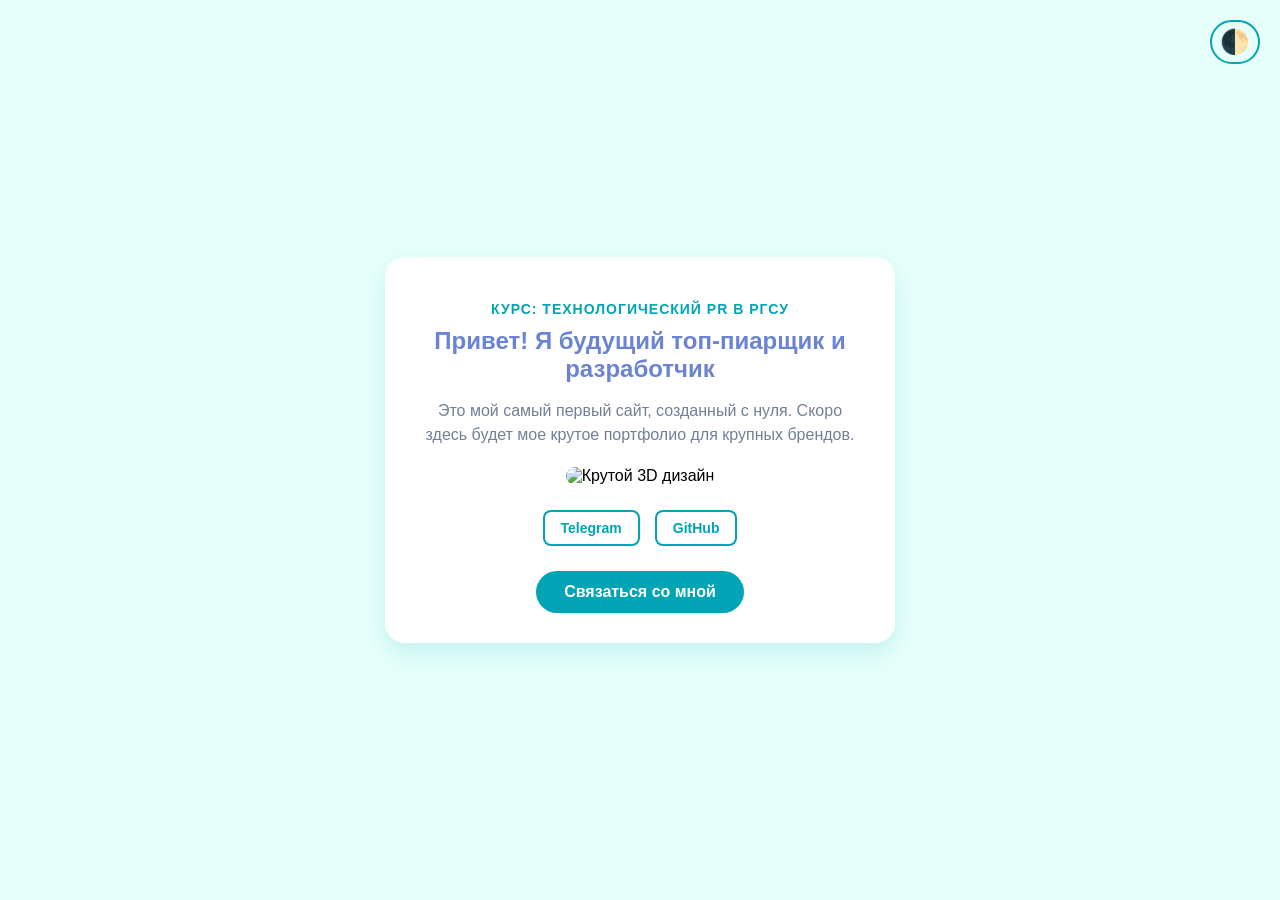
==== index.html @ e121f338 "Add files via upload" ====
<!DOCTYPE html>
<html lang="ru">
<head>
    <meta charset="UTF-8">
    <meta name="viewport" content="width=device-width, initial-scale=1.0">
    <title>Мой первый спец проект</title>
    <link rel="stylesheet" href="style.css">
</head>
<body>
       <button class="theme-toggle-btn" id="themeBtn">🌓</button>
    <main>
        <p class="subtitle">Курс: Технологический PR в РГСУ</p>
        <h1>Привет! Я будущий топ-пиарщик и разработчик</h1>
        <p class="description">Это мой самый первый сайт, созданный с нуля. Скоро здесь будет мое крутое портфолио для крупных брендов.</p>
        
        <img src="https://i.pinimg.com/736x/6a/4d/f0/6a4df0ef6f36d203858a68693cbe34ef.jpg" alt="Крутой 3D дизайн">
        
        <div class="social-links">
            <a href="https://t.me/+SBsi3uKydzBkZmMy" target="_blank">Telegram</a>
            <a href="https://github.com/suju8172" target="_blank">GitHub</a>
        </div>
        
        <button id="mainActionBtn">Связаться со мной</button>
    </main>

    <script src="script.js"></script>
</body>
</html>
---- style.css ----
/* Настройки для всей страницы */
body {
    background-color: #e6fffa; /* Твой любимый нежно-бирюзовый фон */
    font-family: 'Segoe UI', Tahoma, Geneva, Verdana, sans-serif; /* Красивый современный шрифт */
    display: flex;
    justify-content: center;
    align-items: center;
    min-height: 100vh;
    margin: 0;
}

/* Белая карточка по центру, в которой лежит весь контент */
main {
    background-color: white;
    padding: 30px;
    border-radius: 20px; /* Скругление углов карточки */
    box-shadow: 0 10px 25px rgba(0, 164, 180, 0.15); /* Мягкая бирюзовая тень */
    max-width: 450px;
    text-align: center;
}

/* Стили для надписи курса */
.subtitle {
    color: #00a4b4; /* Насыщенный бирюзовый */
    font-size: 14px;
    font-weight: bold;
    text-transform: uppercase; /* Все буквы заглавные */
    letter-spacing: 1px; /* Расстояние между буквами */
    margin-bottom: 10px;
}

/* Главный заголовок */
h1 {
    color: #2d3748; /* Темно-серый, почти черный */
    font-size: 24px;
    margin-top: 0;
    margin-bottom: 15px;
}

/* Описание */
.description {
    color: #718096; /* Серый цвет для второстепенного текста */
    font-size: 16px;
    line-height: 1.5; /* Расстояние между строками */
    margin-bottom: 20px;
}

/* Картинка с дисками */
img {
    max-width: 100%; /* Картинка никогда не вылезет за пределы белой карточки */
    height: auto;
    border-radius: 12px; /* Мягкие углы у картинки */
    margin-bottom: 25px;
}

/* Кнопка */
button {
    background-color: #00a4b4;
    color: white;
    border: none;
    padding: 12px 28px;
    font-size: 16px;
    font-weight: bold;
    border-radius: 50px; /* Полностью круглая кнопка */
    cursor: pointer; /* Курсор меняется на палец при наведении */
    transition: all 0.3s ease; /* Наша плавная анимация! */
}

/* Эффект при наведении мышки на кнопку */
button:hover {
    background-color: #007a87; /* Кнопка плавно темнеет */
    transform: translateY(-2px); /* Кнопка слегка приподнимается вверх */
}
h1 {
    color: rgb(107, 131, 211);
}
/* Стиль кнопки в момент, когда она занята загрузкой */
button.busy {
    background-color: #a0aec0 !important; /* Делаем серой */
    transform: scale(0.95); /* Кнопка слегка сжимается, показывая нажатие */
    pointer-events: none; /* Запрещаем кликать по ней, пока идет таймер */
}
/* 1. Создаем сам круглый элемент спиннера */
.spinner {
    width: 20px;
    height: 20px;
    border: 3px solid rgba(255, 255, 255, 0.3); /* Прозрачная белая рамка со всех сторон */
    border-top-color: white; /* Делаем верхнюю грань чисто белой, чтобы получился "наушник" */
    border-radius: 50%; /* Превращаем квадрат в идеальный круг */
    margin: 0 auto; /* Выравниваем строго по центру кнопки */
    
    /* Включаем анимацию: название "spin", крутить 0.8 секунды, линейно (равномерно), бесконечно (infinite) */
    animation: spin 0.8s linear infinite; 
}

/* 2. Описываем саму покадровую анимацию вращения */
@keyframes spin {
    to {
        transform: rotate(360deg); /* Крутим элемент до победного конца (на 360 градусов) */
    }
}
/* Переключаем фон всей страницы */
body.dark-theme {/* ... твои старые стили ... */
    transition: background-color 0.4s ease, color 0.4s ease;
    background-color: #1a202c;
}

/* Переключаем фон нашей белой карточки */
body.dark-theme main {/* ... твои старые стили ... */
    transition: background-color 0.4s ease, box-shadow 0.4s ease;
    background-color: #2d3748;
    box-shadow: 0 10px 25px rgba(0, 0, 0, 0.5);
}

/* Переключаем цвет главного заголовка */
body.dark-theme h1 {
    color: #ffffff;
}

/* Переключаем цвет описания */
body.dark-theme .description {
    color: #a0aec0;
}/* Контейнер для ссылок */
.social-links {
    display: flex;
    justify-content: center;
    gap: 15px; /* Расстояние между ссылками внутри коробки */
    margin-bottom: 25px; /* Отступ снизу, чтобы не прилипать к главной кнопке */
}

/* Сами ссылки-теги <a> */
.social-links a {
    color: #00a4b4;
    text-decoration: none; /* Убираем уродливое стандартное подчеркивание */
    font-weight: bold;
    font-size: 14px;
    padding: 8px 16px;
    border: 2px solid #00a4b4; /* Бирюзовая рамка вокруг ссылки */
    border-radius: 8px; /* Скругление углов рамки */
    transition: all 0.3s ease; /* Плавность для эффектов */
}

/* Эффект при наведении на ссылку */
.social-links a:hover {
    background-color: #00a4b4; /* Заливаем фон бирюзовым */
    color: white; /* Текст внутри ссылки делаем белым */
}
/* Кнопка смены темы в углу экрана */
.theme-toggle-btn {
    position: absolute;
    top: 20px;
    right: 20px;
    background: transparent; /* Делаем фон кнопки прозрачным */
    border: 2px solid #00a4b4;
    font-size: 24px;
    cursor: pointer;
    padding: 8px;
    border-radius: 50px; /* Делаем кнопку идеально круглой */
    line-height: 1;
    transition: transform 0.3s ease, background-color 0.4s ease;
    z-index: 10; /* Чтобы кнопка всегда была поверх остальных элементов */
}

.theme-toggle-btn:hover {
    transform: scale(1.1); /* Слегка увеличиваем при наведении */
    background-color: rgba(0, 164, 180, 0.1); /* Легкий бирюзовый отсвет */
}

/* На всякий случай проверяем, что у главной кнопки правильный ID */
#mainActionBtn {
    /* Все старые стили твоей большой кнопки автоматически применятся */
}
/* Включаем режим магии для маленьких экранов */
@media (max-width: 480px) {
    body {
        padding: 15px; /* Добавляем зазор вокруг карточки, чтобы она не прилипала к краям экрана */
    }

    main {
        padding: 20px; /* Уменьшаем внутренние отступы белой карточки, освобождая место для текста */
    }

    h1 {
        font-size: 20px; /* Слегка уменьшаем главный заголовок, чтобы он не выглядел гигантским */
    }
}
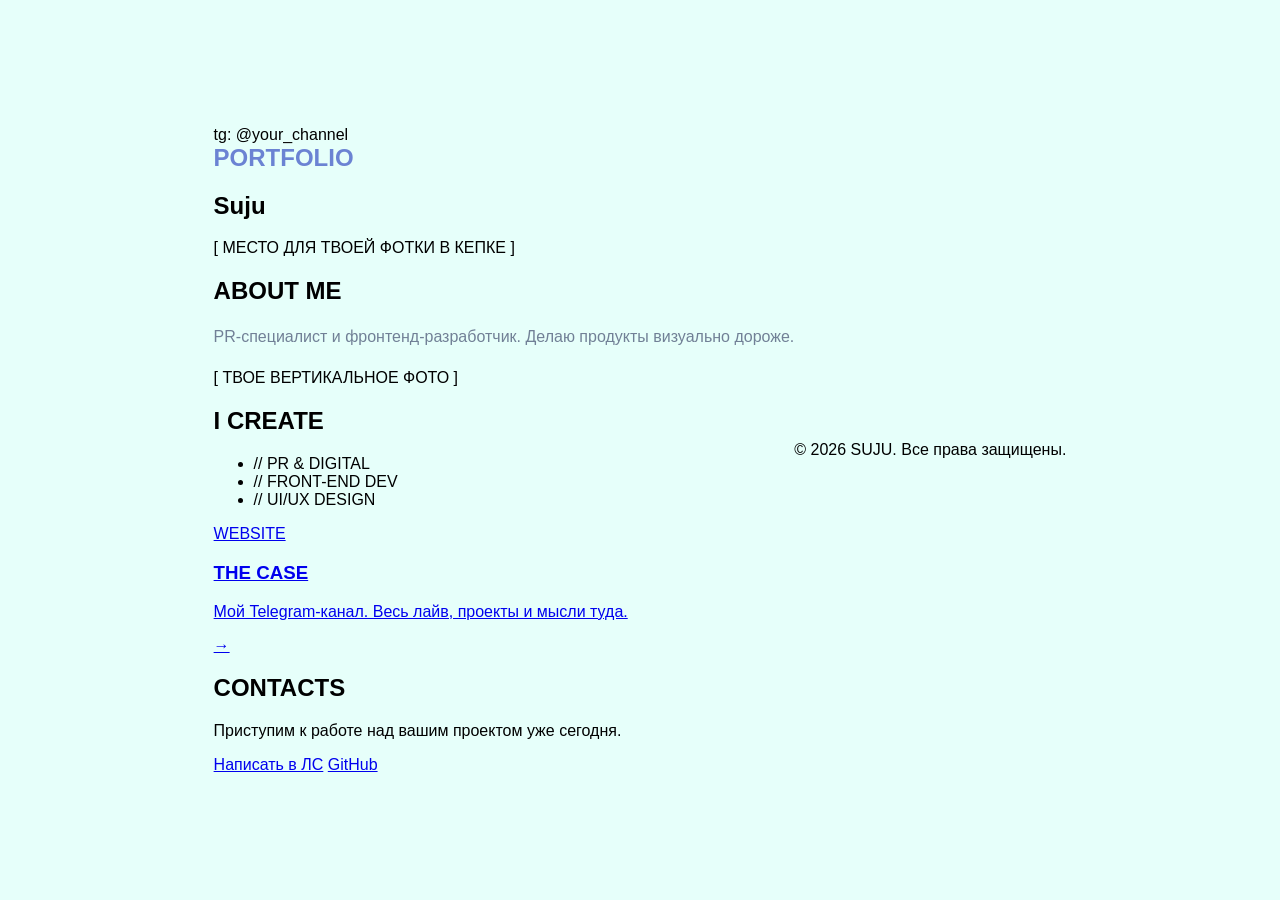
==== commit bb6ff703: "Update index.html" ====
--- a/index.html
+++ b/index.html
@@ -3,26 +3,61 @@
 <head>
     <meta charset="UTF-8">
     <meta name="viewport" content="width=device-width, initial-scale=1.0">
-    <title>Мой первый спец проект</title>
+    <title>SUJU // Digital Portfolio</title>
+    <link rel="preconnect" href="https://fonts.googleapis.com">
+    <link rel="preconnect" href="https://fonts.gstatic.com" crossorigin>
+    <link href="https://fonts.googleapis.com/css2?family=Bebas+Neue&family=Inter:wght@400;600;700&display=swap" rel="stylesheet">
     <link rel="stylesheet" href="style.css">
 </head>
 <body>
-       <button class="theme-toggle-btn" id="themeBtn">🌓</button>
-    <main>
-        <p class="subtitle">Курс: Технологический PR в РГСУ</p>
-        <h1>Привет! Я будущий топ-пиарщик и разработчик</h1>
-        <p class="description">Это мой самый первый сайт, созданный с нуля. Скоро здесь будет мое крутое портфолио для крупных брендов.</p>
+
+    <div class="portfolio-grid">
         
-        <img src="https://i.pinimg.com/736x/6a/4d/f0/6a4df0ef6f36d203858a68693cbe34ef.jpg" alt="Крутой 3D дизайн">
-        
-        <div class="social-links">
-            <a href="https://t.me/+SBsi3uKydzBkZmMy" target="_blank">Telegram</a>
-            <a href="https://github.com/suju8172" target="_blank">GitHub</a>
-        </div>
-        
-        <button id="mainActionBtn">Связаться со мной</button>
-    </main>
+        <header class="card hero-card">
+            <div class="hero-content">
+                <span class="tag">tg: @your_channel</span>
+                <h1>PORTFOLIO</h1>
+                <h2 class="handwritten">Suju</h2>
+            </div>
+            <div class="card-bg-stub">[ МЕСТО ДЛЯ ТВОЕЙ ФОТКИ В КЕПКЕ ]</div>
+        </header>
 
-    <script src="script.js"></script>
+        <section class="card about-card">
+            <h2>ABOUT ME</h2>
+            <p class="description">PR-специалист и фронтенд-разработчик. Делаю продукты визуально дороже.</p>
+            <div class="mini-photo-stub">[ ТВОЕ ВЕРТИКАЛЬНОЕ ФОТО ]</div>
+        </section>
+
+        <section class="card skills-card">
+            <h2>I CREATE</h2>
+            <ul class="skills-list">
+                <li><span>//</span> PR & DIGITAL</li>
+                <li><span>//</span> FRONT-END DEV</li>
+                <li><span>//</span> UI/UX DESIGN</li>
+            </ul>
+        </section>
+
+        <a href="https://t.me/+SBsi3uKydzBkZmMy" target="_blank" class="card case-card link-card">
+            <span class="case-tag">WEBSITE</span>
+            <h3>THE CASE</h3>
+            <p>Мой Telegram-канал. Весь лайв, проекты и мысли туда.</p>
+            <div class="action-arrow">→</div>
+        </a>
+
+        <section class="card contact-card">
+            <h2>CONTACTS</h2>
+            <p>Приступим к работе над вашим проектом уже сегодня.</p>
+            <div class="links-group">
+                <a href="https://t.me/kuku_k_k" target="_blank" class="btn">Написать в ЛС</a>
+                <a href="https://github.com/suju8172" target="_blank" class="btn">GitHub</a>
+            </div>
+        </section>
+
+    </div>
+
+    <footer class="main-footer">
+        <p>© 2026 SUJU. Все права защищены.</p>
+    </footer>
+
 </body>
-</html>+</html>
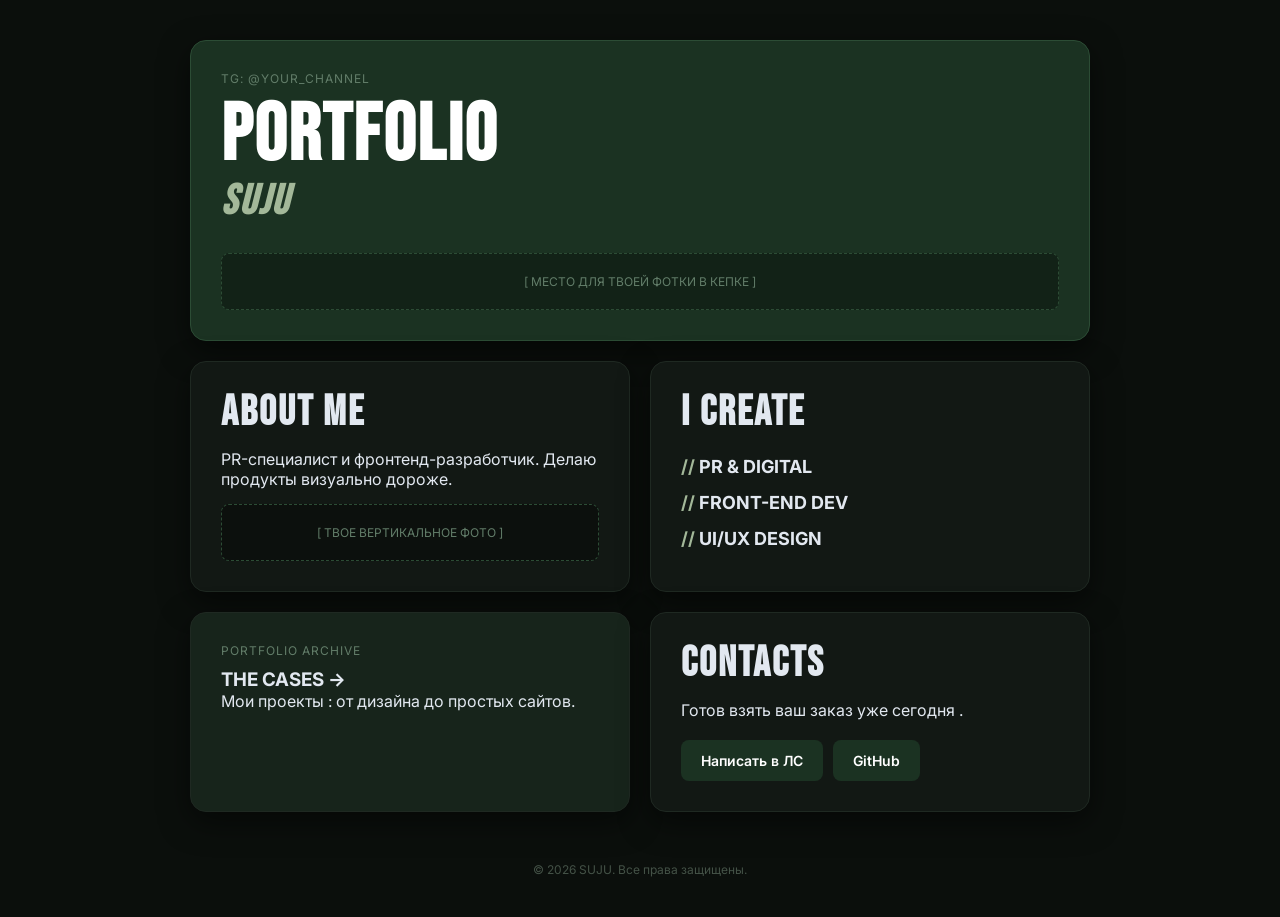
==== commit 5c5df9fa: "Update index.html" ====
--- a/index.html
+++ b/index.html
@@ -1,3 +1,4 @@
+
 <!DOCTYPE html>
 <html lang="ru">
 <head>
@@ -37,16 +38,15 @@
             </ul>
         </section>
 
-        <a href="https://t.me/+SBsi3uKydzBkZmMy" target="_blank" class="card case-card link-card">
-            <span class="case-tag">WEBSITE</span>
-            <h3>THE CASE</h3>
-            <p>Мой Telegram-канал. Весь лайв, проекты и мысли туда.</p>
-            <div class="action-arrow">→</div>
-        </a>
+        <a href="cases.html" class="card case-card link-card">
+    <span class="case-tag">PORTFOLIO ARCHIVE</span>
+    <h3>THE CASES →</h3>
+    <p>Мои проекты : от дизайна до простых сайтов.</p>
+</a>
 
         <section class="card contact-card">
             <h2>CONTACTS</h2>
-            <p>Приступим к работе над вашим проектом уже сегодня.</p>
+            <p>Готов взять ваш заказ уже сегодня .</p>
             <div class="links-group">
                 <a href="https://t.me/kuku_k_k" target="_blank" class="btn">Написать в ЛС</a>
                 <a href="https://github.com/suju8172" target="_blank" class="btn">GitHub</a>
--- a/style.css
+++ b/style.css
@@ -1,186 +1,165 @@
-/* Настройки для всей страницы */
-body {
-    background-color: #e6fffa; /* Твой любимый нежно-бирюзовый фон */
-    font-family: 'Segoe UI', Tahoma, Geneva, Verdana, sans-serif; /* Красивый современный шрифт */
-    display: flex;
-    justify-content: center;
-    align-items: center;
-    min-height: 100vh;
+/* Базовые сбросы */
+* {
     margin: 0;
+    padding: 0;
+    box-sizing: border-box;
 }
 
-/* Белая карточка по центру, в которой лежит весь контент */
-main {
-    background-color: white;
-    padding: 30px;
-    border-radius: 20px; /* Скругление углов карточки */
-    box-shadow: 0 10px 25px rgba(0, 164, 180, 0.15); /* Мягкая бирюзовая тень */
-    max-width: 450px;
-    text-align: center;
+body {
+    background-color: #0b0f0c; /* Ультра-темный лесной фон */
+    color: #e2e8f0;
+    font-family: 'Inter', sans-serif;
+    min-height: 100vh;
+    display: flex;
+    flex-direction: column;
+    align-items: center;
+    padding: 40px 20px;
 }
 
-/* Стили для надписи курса */
-.subtitle {
-    color: #00a4b4; /* Насыщенный бирюзовый */
+/* Сетка Grid как на референсе */
+.portfolio-grid {
+    display: grid;
+    grid-template-columns: repeat(2, 1fr); /* 2 колонки */
+    gap: 20px;
+    max-width: 900px;
+    width: 100%;
+}
+
+/* Общий стиль для ВСЕХ карточек */
+.card {
+    background-color: #121814; /* Темно-серый с легким зеленым отливом */
+    border: 1px solid #1f2922; /* Тонкая лесная рамка */
+    border-radius: 16px;
+    padding: 30px;
+    position: relative;
+    overflow: hidden;
+    box-shadow: 0 10px 30px rgba(0, 0, 0, 0.5);
+}
+
+/* Заголовки в стиле Bebas Neue (крупные, журнальные) */
+.card h2, .card h1 {
+    font-family: 'Bebas Neue', sans-serif;
+    font-size: 42px;
+    letter-spacing: 2px;
+    line-height: 1;
+    margin-bottom: 15px;
+}
+
+/* БОЛЬШАЯ КАРТОЧКА (HERO) — растягиваем на две колонки */
+.hero-card {
+    grid-column: span 2;
+    background-color: #1b3222; /* Тот самый цвет темного дуба / канабиса */
+    min-height: 300px;
+    display: flex;
+    flex-direction: column;
+    justify-content: space-between;
+    border-color: #2c4c35;
+}
+
+.hero-card h1 {
+    font-size: 80px;
+    color: #ffffff;
+}
+
+/* Имитация рукописного текста поверх (пока просто стильный курсив) */
+.handwritten {
+    font-style: italic;
+    font-family: serif;
+    font-size: 36px;
+    color: #a3b899;
+    text-transform: none;
+    margin-top: -10px;
+}
+
+/* Технические заглушки для будущих картинок */
+.card-bg-stub, .mini-photo-stub {
+    background: rgba(0, 0, 0, 0.3);
+    border: 1px dashed #2c4c35;
+    padding: 20px;
+    text-align: center;
+    font-size: 12px;
+    color: #627d69;
+    margin-top: 15px;
+    border-radius: 8px;
+}
+
+/* Карточка-ссылка (Кейс) */
+.link-card {
+    text-decoration: none;
+    color: inherit;
+    transition: all 0.3s ease;
+}
+
+/* Эффект наведения в лесной стилистике */
+.link-card:hover {
+    border-color: #a3b899;
+    transform: translateY(-4px);
+}
+
+.case-card {
+    background-color: #17241b; /* Глубокий темно-зеленый для кейса */
+}
+
+/* Списки и кнопки */
+.skills-list {
+    list-style: none;
+    font-weight: 700;
+    font-size: 18px;
+    line-height: 2;
+}
+
+.skills-list span {
+    color: #a3b899;
+}
+
+.links-group {
+    display: flex;
+    gap: 10px;
+    margin-top: 20px;
+}
+
+.btn {
+    display: inline-block;
+    padding: 12px 20px;
+    background-color: #1b3222;
+    color: #fff;
+    text-decoration: none;
+    border-radius: 8px;
+    font-weight: 600;
     font-size: 14px;
-    font-weight: bold;
-    text-transform: uppercase; /* Все буквы заглавные */
-    letter-spacing: 1px; /* Расстояние между буквами */
+    transition: background 0.2s;
+}
+
+.btn:hover {
+    background-color: #2c4c35;
+}
+
+/* Теги сверху карточек */
+.tag, .case-tag {
+    font-size: 12px;
+    text-transform: uppercase;
+    color: #627d69;
+    letter-spacing: 1px;
+    display: block;
     margin-bottom: 10px;
 }
 
-/* Главный заголовок */
-h1 {
-    color: #2d3748; /* Темно-серый, почти черный */
-    font-size: 24px;
-    margin-top: 0;
-    margin-bottom: 15px;
+/* Нижний копирайт */
+.main-footer {
+    margin-top: 50px;
+    font-size: 12px;
+    color: #445247;
 }
 
-/* Описание */
-.description {
-    color: #718096; /* Серый цвет для второстепенного текста */
-    font-size: 16px;
-    line-height: 1.5; /* Расстояние между строками */
-    margin-bottom: 20px;
-}
-
-/* Картинка с дисками */
-img {
-    max-width: 100%; /* Картинка никогда не вылезет за пределы белой карточки */
-    height: auto;
-    border-radius: 12px; /* Мягкие углы у картинки */
-    margin-bottom: 25px;
-}
-
-/* Кнопка */
-button {
-    background-color: #00a4b4;
-    color: white;
-    border: none;
-    padding: 12px 28px;
-    font-size: 16px;
-    font-weight: bold;
-    border-radius: 50px; /* Полностью круглая кнопка */
-    cursor: pointer; /* Курсор меняется на палец при наведении */
-    transition: all 0.3s ease; /* Наша плавная анимация! */
-}
-
-/* Эффект при наведении мышки на кнопку */
-button:hover {
-    background-color: #007a87; /* Кнопка плавно темнеет */
-    transform: translateY(-2px); /* Кнопка слегка приподнимается вверх */
-}
-h1 {
-    color: rgb(107, 131, 211);
-}
-/* Стиль кнопки в момент, когда она занята загрузкой */
-button.busy {
-    background-color: #a0aec0 !important; /* Делаем серой */
-    transform: scale(0.95); /* Кнопка слегка сжимается, показывая нажатие */
-    pointer-events: none; /* Запрещаем кликать по ней, пока идет таймер */
-}
-/* 1. Создаем сам круглый элемент спиннера */
-.spinner {
-    width: 20px;
-    height: 20px;
-    border: 3px solid rgba(255, 255, 255, 0.3); /* Прозрачная белая рамка со всех сторон */
-    border-top-color: white; /* Делаем верхнюю грань чисто белой, чтобы получился "наушник" */
-    border-radius: 50%; /* Превращаем квадрат в идеальный круг */
-    margin: 0 auto; /* Выравниваем строго по центру кнопки */
-    
-    /* Включаем анимацию: название "spin", крутить 0.8 секунды, линейно (равномерно), бесконечно (infinite) */
-    animation: spin 0.8s linear infinite; 
-}
-
-/* 2. Описываем саму покадровую анимацию вращения */
-@keyframes spin {
-    to {
-        transform: rotate(360deg); /* Крутим элемент до победного конца (на 360 градусов) */
+/* Адаптив под мобилки: если экран узкий, все карточки встают в один ряд */
+@media (max-width: 768px) {
+    .portfolio-grid {
+        grid-template-columns: 1fr;
+    }
+    .hero-card {
+        grid-column: span 1;
+    }
+    .hero-card h1 {
+        font-size: 50px;
     }
 }
-/* Переключаем фон всей страницы */
-body.dark-theme {/* ... твои старые стили ... */
-    transition: background-color 0.4s ease, color 0.4s ease;
-    background-color: #1a202c;
-}
-
-/* Переключаем фон нашей белой карточки */
-body.dark-theme main {/* ... твои старые стили ... */
-    transition: background-color 0.4s ease, box-shadow 0.4s ease;
-    background-color: #2d3748;
-    box-shadow: 0 10px 25px rgba(0, 0, 0, 0.5);
-}
-
-/* Переключаем цвет главного заголовка */
-body.dark-theme h1 {
-    color: #ffffff;
-}
-
-/* Переключаем цвет описания */
-body.dark-theme .description {
-    color: #a0aec0;
-}/* Контейнер для ссылок */
-.social-links {
-    display: flex;
-    justify-content: center;
-    gap: 15px; /* Расстояние между ссылками внутри коробки */
-    margin-bottom: 25px; /* Отступ снизу, чтобы не прилипать к главной кнопке */
-}
-
-/* Сами ссылки-теги <a> */
-.social-links a {
-    color: #00a4b4;
-    text-decoration: none; /* Убираем уродливое стандартное подчеркивание */
-    font-weight: bold;
-    font-size: 14px;
-    padding: 8px 16px;
-    border: 2px solid #00a4b4; /* Бирюзовая рамка вокруг ссылки */
-    border-radius: 8px; /* Скругление углов рамки */
-    transition: all 0.3s ease; /* Плавность для эффектов */
-}
-
-/* Эффект при наведении на ссылку */
-.social-links a:hover {
-    background-color: #00a4b4; /* Заливаем фон бирюзовым */
-    color: white; /* Текст внутри ссылки делаем белым */
-}
-/* Кнопка смены темы в углу экрана */
-.theme-toggle-btn {
-    position: absolute;
-    top: 20px;
-    right: 20px;
-    background: transparent; /* Делаем фон кнопки прозрачным */
-    border: 2px solid #00a4b4;
-    font-size: 24px;
-    cursor: pointer;
-    padding: 8px;
-    border-radius: 50px; /* Делаем кнопку идеально круглой */
-    line-height: 1;
-    transition: transform 0.3s ease, background-color 0.4s ease;
-    z-index: 10; /* Чтобы кнопка всегда была поверх остальных элементов */
-}
-
-.theme-toggle-btn:hover {
-    transform: scale(1.1); /* Слегка увеличиваем при наведении */
-    background-color: rgba(0, 164, 180, 0.1); /* Легкий бирюзовый отсвет */
-}
-
-/* На всякий случай проверяем, что у главной кнопки правильный ID */
-#mainActionBtn {
-    /* Все старые стили твоей большой кнопки автоматически применятся */
-}
-/* Включаем режим магии для маленьких экранов */
-@media (max-width: 480px) {
-    body {
-        padding: 15px; /* Добавляем зазор вокруг карточки, чтобы она не прилипала к краям экрана */
-    }
-
-    main {
-        padding: 20px; /* Уменьшаем внутренние отступы белой карточки, освобождая место для текста */
-    }
-
-    h1 {
-        font-size: 20px; /* Слегка уменьшаем главный заголовок, чтобы он не выглядел гигантским */
-    }
-}
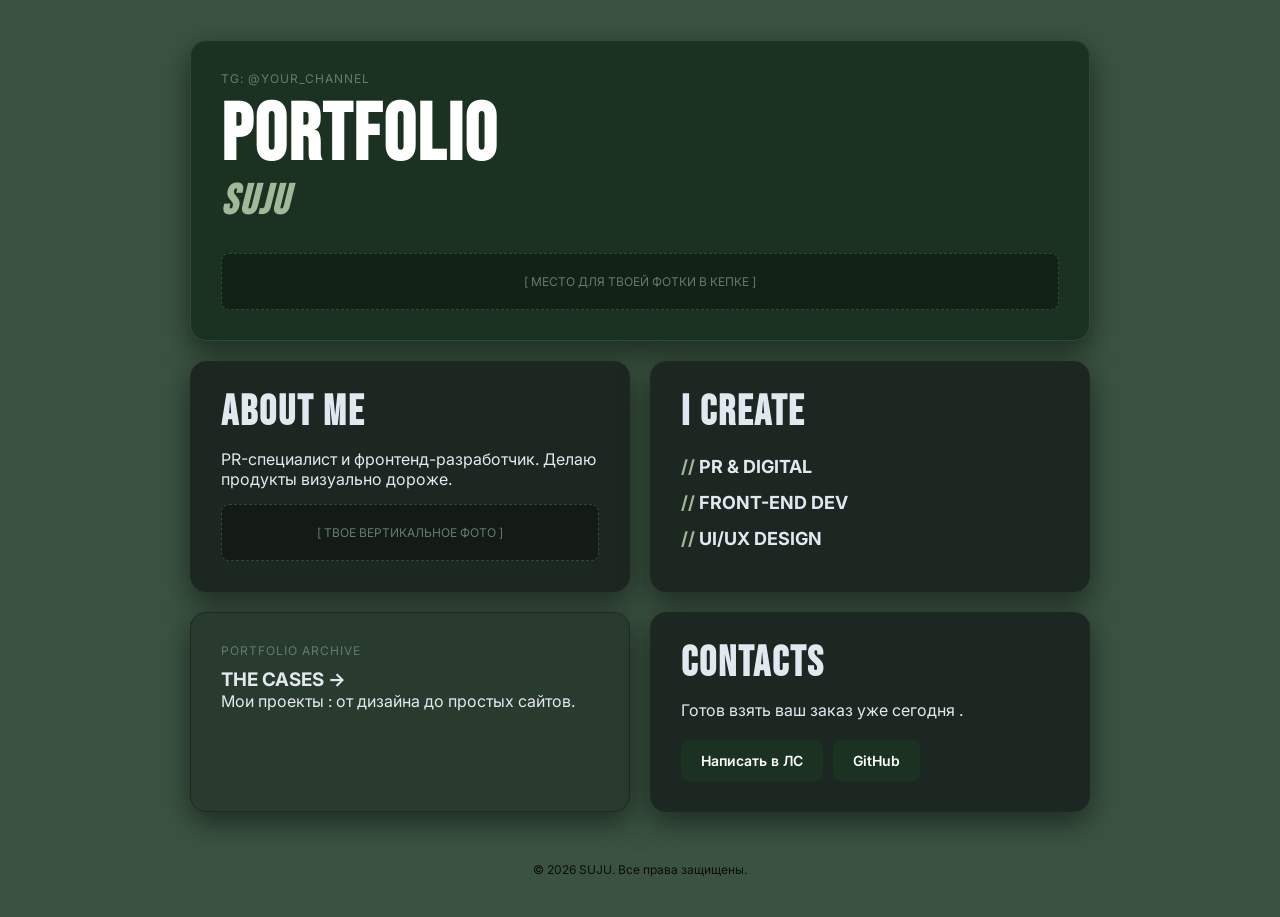
==== commit 807da447: "Add files via upload" ====
--- a/index.html
+++ b/index.html
@@ -1,4 +1,3 @@
-
 <!DOCTYPE html>
 <html lang="ru">
 <head>
@@ -60,4 +59,4 @@
     </footer>
 
 </body>
-</html>
+</html>
--- a/style.css
+++ b/style.css
@@ -6,7 +6,7 @@
 }
 
 body {
-    background-color: #0b0f0c; /* Ультра-темный лесной фон */
+    background-color: #3a5341; /* Ультра-темный лесной фон */
     color: #e2e8f0;
     font-family: 'Inter', sans-serif;
     min-height: 100vh;
@@ -27,7 +27,7 @@
 
 /* Общий стиль для ВСЕХ карточек */
 .card {
-    background-color: #121814; /* Темно-серый с легким зеленым отливом */
+    background-color: #1d2721; /* Темно-серый с легким зеленым отливом */
     border: 1px solid #1f2922; /* Тонкая лесная рамка */
     border-radius: 16px;
     padding: 30px;
@@ -97,7 +97,7 @@
 }
 
 .case-card {
-    background-color: #17241b; /* Глубокий темно-зеленый для кейса */
+    background-color: #293b2e; /* Глубокий темно-зеленый для кейса */
 }
 
 /* Списки и кнопки */
@@ -148,7 +148,7 @@
 .main-footer {
     margin-top: 50px;
     font-size: 12px;
-    color: #445247;
+    color: #0a0c0b;
 }
 
 /* Адаптив под мобилки: если экран узкий, все карточки встают в один ряд */
@@ -162,4 +162,30 @@
     .hero-card h1 {
         font-size: 50px;
     }
+}/* Стили для верхней панели навигации */
+.nav-bar {
+    max-width: 900px;
+    width: 100%;
+    margin-bottom: 20px;
+    display: flex;
+    justify-content: flex-start;
 }
+
+.back-link {
+    color: #a3b899;
+    text-decoration: none;
+    font-weight: 700;
+    font-size: 14px;
+    letter-spacing: 1px;
+    transition: color 0.2s;
+}
+
+.back-link:hover {
+    color: #ffffff;
+}
+
+/* Специфический класс для обычного заголовка, чтобы он не был слишком огромным */
+.standard-hero {
+    min-height: auto !important;
+    padding: 40px 30px !important;
+}
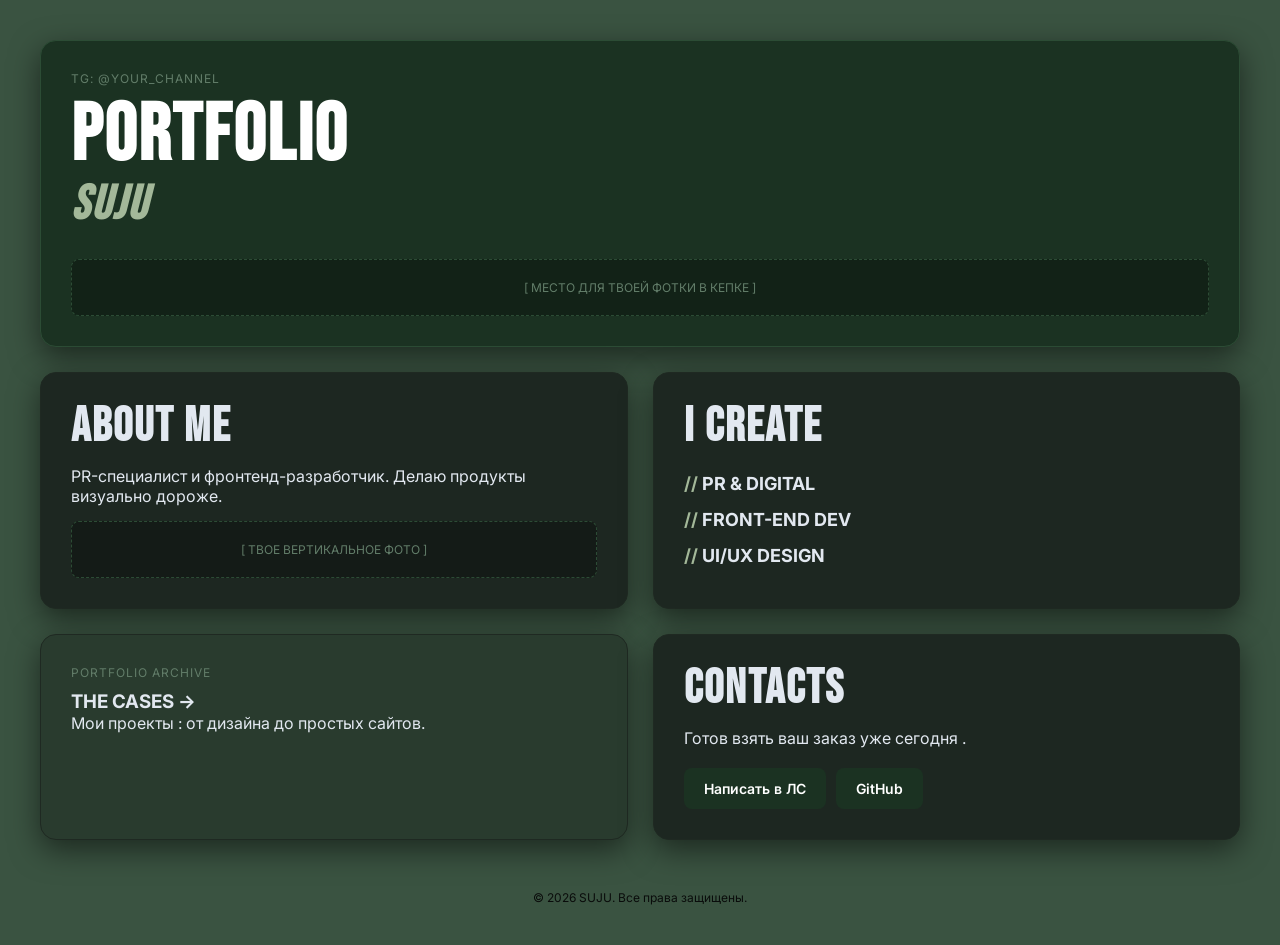
==== commit 74c612d0: "Add files via upload" ====
--- a/index.html
+++ b/index.html
@@ -9,8 +9,11 @@
     <link href="https://fonts.googleapis.com/css2?family=Bebas+Neue&family=Inter:wght@400;600;700&display=swap" rel="stylesheet">
     <link rel="stylesheet" href="style.css">
 </head>
-<body>
+<body><script src="script.js"></script>
+</body>
+</html>
 
+</html>
     <div class="portfolio-grid">
         
         <header class="card hero-card">
--- a/style.css
+++ b/style.css
@@ -20,8 +20,8 @@
 .portfolio-grid {
     display: grid;
     grid-template-columns: repeat(2, 1fr); /* 2 колонки */
-    gap: 20px;
-    max-width: 900px;
+    gap: 25px; /* Чуть увеличили расстояние между карточками */
+    max-width: 1200px; /* Увеличили максимальную ширину сайта на ПК */
     width: 100%;
 }
 
@@ -39,7 +39,7 @@
 /* Заголовки в стиле Bebas Neue (крупные, журнальные) */
 .card h2, .card h1 {
     font-family: 'Bebas Neue', sans-serif;
-    font-size: 42px;
+    font-size: 48px; /* Было 42px — сделали крупнее и заметнее */
     letter-spacing: 2px;
     line-height: 1;
     margin-bottom: 15px;
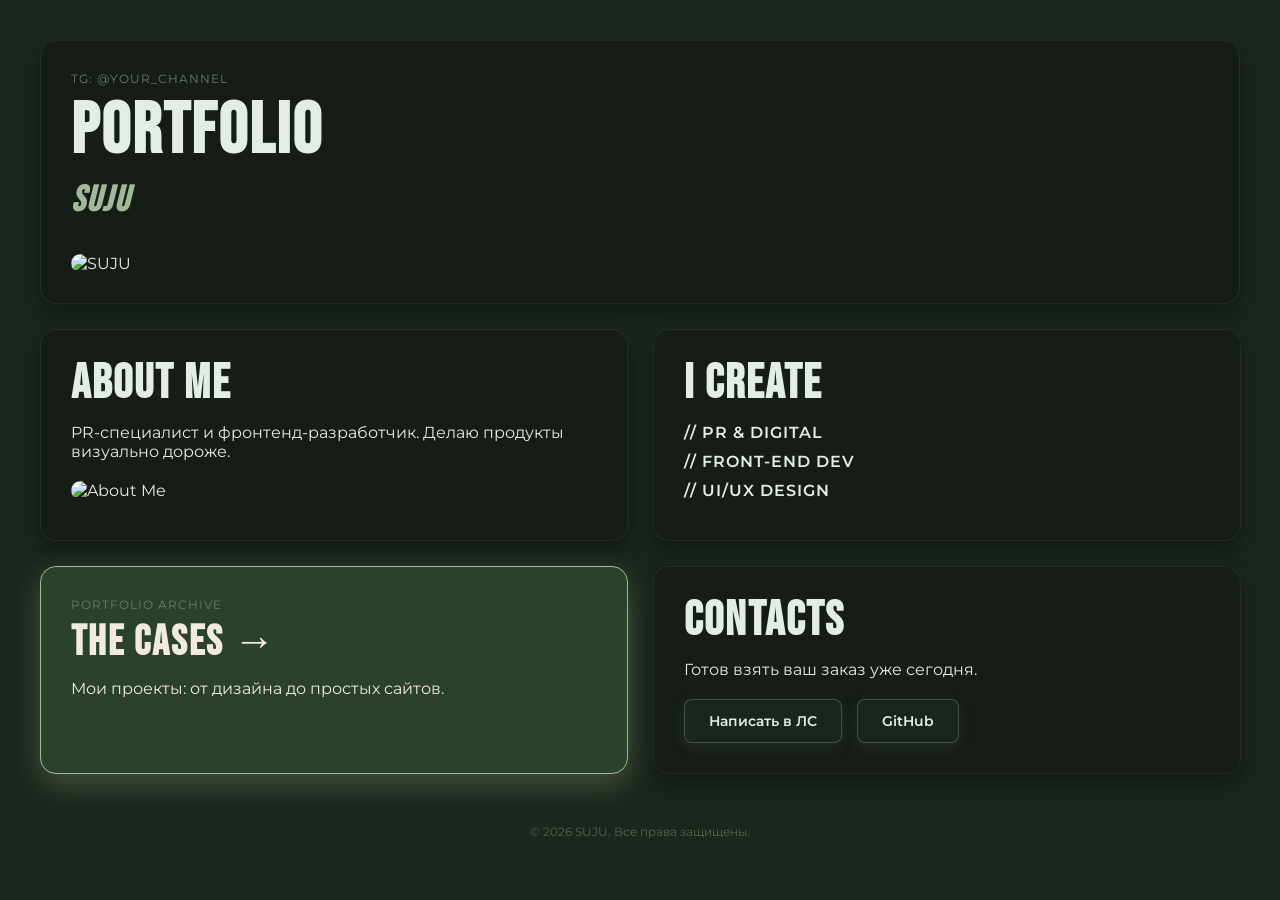
==== commit c277fc0c: "Add files via upload" ====
--- a/index.html
+++ b/index.html
@@ -3,63 +3,55 @@
 <head>
     <meta charset="UTF-8">
     <meta name="viewport" content="width=device-width, initial-scale=1.0">
-    <title>SUJU // Digital Portfolio</title>
+    <title>SUJU Portfolio</title>
+    <link rel="stylesheet" href="style.css">
     <link rel="preconnect" href="https://fonts.googleapis.com">
     <link rel="preconnect" href="https://fonts.gstatic.com" crossorigin>
-    <link href="https://fonts.googleapis.com/css2?family=Bebas+Neue&family=Inter:wght@400;600;700&display=swap" rel="stylesheet">
-    <link rel="stylesheet" href="style.css">
+    <link href="https://fonts.googleapis.com/css2?family=Bebas+Neue&family=Montserrat:wght@400;600&display=swap" rel="stylesheet">
 </head>
-<body><script src="script.js"></script>
-</body>
-</html>
+<body>
 
-</html>
     <div class="portfolio-grid">
-        
-        <header class="card hero-card">
-            <div class="hero-content">
-                <span class="tag">tg: @your_channel</span>
-                <h1>PORTFOLIO</h1>
-                <h2 class="handwritten">Suju</h2>
-            </div>
-            <div class="card-bg-stub">[ МЕСТО ДЛЯ ТВОЕЙ ФОТКИ В КЕПКЕ ]</div>
-        </header>
+        <div class="card hero-card">
+            <span class="tag">TG: @YOUR_CHANNEL</span>
+            <h1>PORTFOLIO</h1>
+            <h2 class="sub-logo">SUJU</h2>
+            <img src="hero-photo.jpg" alt="SUJU" class="profile-img-hero">
+        </div>
 
-        <section class="card about-card">
+        <div class="card">
             <h2>ABOUT ME</h2>
-            <p class="description">PR-специалист и фронтенд-разработчик. Делаю продукты визуально дороже.</p>
-            <div class="mini-photo-stub">[ ТВОЕ ВЕРТИКАЛЬНОЕ ФОТО ]</div>
-        </section>
+            <p>PR-специалист и фронтенд-разработчик. Делаю продукты визуально дороже.</p>
+            <img src="about-photo.jpg" alt="About Me" class="profile-img-about">
+        </div>
 
-        <section class="card skills-card">
+        <div class="card">
             <h2>I CREATE</h2>
-            <ul class="skills-list">
-                <li><span>//</span> PR & DIGITAL</li>
-                <li><span>//</span> FRONT-END DEV</li>
-                <li><span>//</span> UI/UX DESIGN</li>
-            </ul>
-        </section>
+            <p class="skills">// PR & DIGITAL</p>
+            <p class="skills">// FRONT-END DEV</p>
+            <p class="skills">// UI/UX DESIGN</p>
+        </div>
 
-        <a href="cases.html" class="card case-card link-card">
-    <span class="case-tag">PORTFOLIO ARCHIVE</span>
-    <h3>THE CASES →</h3>
-    <p>Мои проекты : от дизайна до простых сайтов.</p>
-</a>
+        <a href="cases.html" class="card case-card">
+            <span class="tag">PORTFOLIO ARCHIVE</span>
+            <h3>THE CASES &rarr;</h3>
+            <p>Мои проекты: от дизайна до простых сайтов.</p>
+        </a>
 
-        <section class="card contact-card">
+        <div class="card contacts-card">
             <h2>CONTACTS</h2>
-            <p>Готов взять ваш заказ уже сегодня .</p>
-            <div class="links-group">
-                <a href="https://t.me/kuku_k_k" target="_blank" class="btn">Написать в ЛС</a>
+            <p>Готов взять ваш заказ уже сегодня.</p>
+            <div class="contacts-buttons">
+                <a href="https://t.me/YOUR_USERNAME" target="_blank" class="btn">Написать в ЛС</a>
                 <a href="https://github.com/suju8172" target="_blank" class="btn">GitHub</a>
             </div>
-        </section>
-
+        </div>
     </div>
 
-    <footer class="main-footer">
-        <p>© 2026 SUJU. Все права защищены.</p>
+    <footer>
+        <p>&copy; 2026 SUJU. Все права защищены.</p>
     </footer>
 
+    <script src="script.js"></script>
 </body>
 </html>
--- a/style.css
+++ b/style.css
@@ -1,191 +1,186 @@
-/* Базовые сбросы */
+/* Общие настройки стиля */
 * {
+    box-sizing: border-box;
     margin: 0;
     padding: 0;
-    box-sizing: border-box;
 }
 
 body {
-    background-color: #3a5341; /* Ультра-темный лесной фон */
-    color: #e2e8f0;
-    font-family: 'Inter', sans-serif;
-    min-height: 100vh;
+    background-color: #1b261c; /* Глубокий темно-зеленый */
+    font-family: 'Montserrat', sans-serif;
+    color: #e3ede4;
     display: flex;
     flex-direction: column;
     align-items: center;
+    justify-content: min-content;
+    min-height: 100vh;
     padding: 40px 20px;
 }
 
-/* Сетка Grid как на референсе */
+/* Сетка сайта на больших экранах (ПК) */
 .portfolio-grid {
     display: grid;
-    grid-template-columns: repeat(2, 1fr); /* 2 колонки */
-    gap: 25px; /* Чуть увеличили расстояние между карточками */
-    max-width: 1200px; /* Увеличили максимальную ширину сайта на ПК */
+    grid-template-columns: repeat(2, 1fr);
+    gap: 25px;
+    max-width: 1200px;
     width: 100%;
 }
 
-/* Общий стиль для ВСЕХ карточек */
+/* Главная карточка занимает всю ширину (2 колонки) */
+.hero-card {
+    grid-column: span 2;
+}
+
+/* Базовый стиль всех карточек */
 .card {
-    background-color: #1d2721; /* Темно-серый с легким зеленым отливом */
-    border: 1px solid #1f2922; /* Тонкая лесная рамка */
+    background-color: #151d16;
+    border: 1px solid rgba(163, 184, 153, 0.1);
     border-radius: 16px;
     padding: 30px;
-    position: relative;
-    overflow: hidden;
-    box-shadow: 0 10px 30px rgba(0, 0, 0, 0.5);
+    text-decoration: none;
+    color: inherit;
+    box-shadow: 0 10px 20px rgba(0, 0, 0, 0.3);
+    transition: transform 0.3s cubic-bezier(0.25, 0.8, 0.25, 1), 
+                box-shadow 0.3s cubic-bezier(0.25, 0.8, 0.25, 1),
+                border-color 0.3s ease;
+    will-change: transform, box-shadow;
 }
 
-/* Заголовки в стиле Bebas Neue (крупные, журнальные) */
-.card h2, .card h1 {
+/* Эффект наведения на ПК */
+.card:hover {
+    transform: translateY(-5px);
+    box-shadow: 0 15px 30px rgba(0, 0, 0, 0.5);
+    border-color: rgba(163, 184, 153, 0.4);
+}
+
+/* Шрифты и заголовки */
+.card h1, .card h2, .card h3 {
     font-family: 'Bebas Neue', sans-serif;
-    font-size: 48px; /* Было 42px — сделали крупнее и заметнее */
     letter-spacing: 2px;
     line-height: 1;
     margin-bottom: 15px;
 }
 
-/* БОЛЬШАЯ КАРТОЧКА (HERO) — растягиваем на две колонки */
-.hero-card {
-    grid-column: span 2;
-    background-color: #1b3222; /* Тот самый цвет темного дуба / канабиса */
-    min-height: 300px;
-    display: flex;
-    flex-direction: column;
-    justify-content: space-between;
-    border-color: #2c4c35;
+.card h1 { font-size: 72px; }
+.card h2 { font-size: 48px; }
+.card h3 { font-size: 42px; }
+
+.sub-logo {
+    font-size: 36px !important;
+    color: #a3b899;
+    font-style: italic;
 }
 
-.hero-card h1 {
-    font-size: 80px;
-    color: #ffffff;
+.tag {
+    font-size: 12px;
+    color: #697d64;
+    text-transform: uppercase;
+    display: block;
+    margin-bottom: 10px;
+    letter-spacing: 1px;
 }
 
-/* Имитация рукописного текста поверх (пока просто стильный курсив) */
-.handwritten {
-    font-style: italic;
-    font-family: serif;
-    font-size: 36px;
-    color: #a3b899;
-    text-transform: none;
-    margin-top: -10px;
+.skills {
+    font-weight: 600;
+    margin-bottom: 10px;
+    letter-spacing: 1px;
 }
 
-/* Технические заглушки для будущих картинок */
-.card-bg-stub, .mini-photo-stub {
-    background: rgba(0, 0, 0, 0.3);
-    border: 1px dashed #2c4c35;
-    padding: 20px;
-    text-align: center;
-    font-size: 12px;
-    color: #627d69;
-    margin-top: 15px;
-    border-radius: 8px;
-}
-
-/* Карточка-ссылка (Кейс) */
-.link-card {
-    text-decoration: none;
-    color: inherit;
-    transition: all 0.3s ease;
-}
-
-/* Эффект наведения в лесной стилистике */
-.link-card:hover {
-    border-color: #a3b899;
-    transform: translateY(-4px);
-}
-
-.case-card {
-    background-color: #293b2e; /* Глубокий темно-зеленый для кейса */
-}
-
-/* Списки и кнопки */
-.skills-list {
-    list-style: none;
-    font-weight: 700;
-    font-size: 18px;
-    line-height: 2;
-}
-
-.skills-list span {
-    color: #a3b899;
-}
-
-.links-group {
-    display: flex;
-    gap: 10px;
+/* Картинки внутри блоков */
+.profile-img-hero {
+    width: 100%;
+    max-height: 280px;
+    object-fit: cover;
+    border-radius: 12px;
     margin-top: 20px;
 }
 
-.btn {
+.profile-img-about {
+    width: 100%;
+    max-height: 200px;
+    object-fit: cover;
+    border-radius: 12px;
+    margin-top: 20px;
+}
+
+/* ВЫДЕЛЕННАЯ КАРТОЧКА КЕЙСОВ */
+.portfolio-grid .case-card {
+    background-color: #2a412b !important; 
+    box-shadow: 0 10px 30px rgba(163, 184, 153, 0.3); 
+    border: 1px solid #a3b899; 
+}
+
+.case-card h3, .case-card p {
+    color: #f0eae1 !important; 
+}
+
+.case-card:hover {
+    box-shadow: 0 20px 40px rgba(163, 184, 153, 0.5) !important;
+    border-color: #ffffff;
+}
+
+/* Стили кнопок */
+.contacts-buttons {
+    display: flex;
+    gap: 15px;
+    margin-top: 20px;
+}
+
+.contacts-buttons .btn {
     display: inline-block;
-    padding: 12px 20px;
-    background-color: #1b3222;
-    color: #fff;
+    padding: 12px 24px;
+    background-color: #1a251b;
+    color: #e3ede4;
     text-decoration: none;
     border-radius: 8px;
     font-weight: 600;
     font-size: 14px;
-    transition: background 0.2s;
+    border: 1px solid rgba(163, 184, 153, 0.3) !important;
+    box-shadow: 0 4px 15px rgba(163, 184, 153, 0.1);
+    transition: all 0.3s ease !important;
 }
 
-.btn:hover {
-    background-color: #2c4c35;
+.contacts-buttons .btn:hover {
+    border-color: rgba(163, 184, 153, 0.9) !important;
+    box-shadow: 0 6px 20px rgba(163, 184, 153, 0.4) !important;
+    transform: scale(1.03);
 }
 
-/* Теги сверху карточек */
-.tag, .case-tag {
+footer {
+    margin-top: 50px;
     font-size: 12px;
-    text-transform: uppercase;
-    color: #627d69;
-    letter-spacing: 1px;
-    display: block;
-    margin-bottom: 10px;
+    color: #556651;
+    text-align: center;
 }
 
-/* Нижний копирайт */
-.main-footer {
-    margin-top: 50px;
-    font-size: 12px;
-    color: #0a0c0b;
-}
-
-/* Адаптив под мобилки: если экран узкий, все карточки встают в один ряд */
+/* АДАПТИВ ДЛЯ ТЕЛЕФОНОВ */
 @media (max-width: 768px) {
     .portfolio-grid {
-        grid-template-columns: 1fr;
+        grid-template-columns: 1fr !important;
+        gap: 15px;
+        padding: 5px;
     }
+
     .hero-card {
         grid-column: span 1;
     }
-    .hero-card h1 {
-        font-size: 50px;
+
+    .card h1 { font-size: 52px; }
+    .card h2 { font-size: 36px; }
+    .card h3 { font-size: 32px; }
+    
+    .profile-img-hero, .profile-img-about {
+        max-height: 200px;
     }
-}/* Стили для верхней панели навигации */
-.nav-bar {
-    max-width: 900px;
-    width: 100%;
-    margin-bottom: 20px;
-    display: flex;
-    justify-content: flex-start;
-}
 
-.back-link {
-    color: #a3b899;
-    text-decoration: none;
-    font-weight: 700;
-    font-size: 14px;
-    letter-spacing: 1px;
-    transition: color 0.2s;
-}
+    /* Свечение на мобилках */
+    .portfolio-grid .case-card {
+        box-shadow: 0 5px 25px rgba(163, 184, 153, 0.4) !important;
+        border: 1px solid rgba(163, 184, 153, 0.7) !important;
+    }
 
-.back-link:hover {
-    color: #ffffff;
-}
-
-/* Специфический класс для обычного заголовка, чтобы он не был слишком огромным */
-.standard-hero {
-    min-height: auto !important;
-    padding: 40px 30px !important;
+    .contacts-buttons .btn {
+        border: 1px solid rgba(163, 184, 153, 0.5) !important;
+        box-shadow: 0 4px 12px rgba(163, 184, 153, 0.25) !important;
+    }
 }
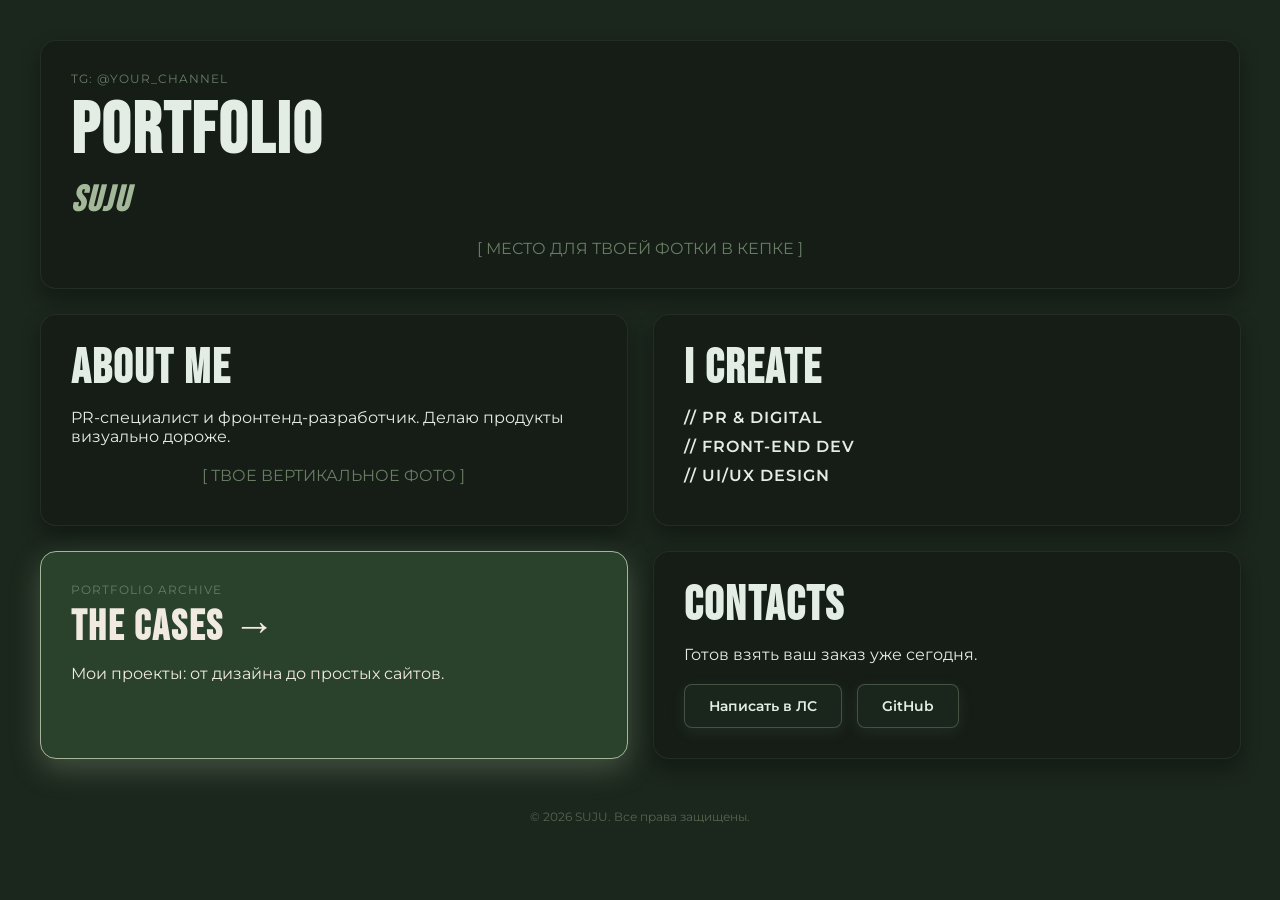
==== commit e0e74eaa: "Add files via upload" ====
--- a/index.html
+++ b/index.html
@@ -16,13 +16,13 @@
             <span class="tag">TG: @YOUR_CHANNEL</span>
             <h1>PORTFOLIO</h1>
             <h2 class="sub-logo">SUJU</h2>
-            <img src="hero-photo.jpg" alt="SUJU" class="profile-img-hero">
+           <p style="text-align: center; color: #697d64; margin-top: 20px;">[ МЕСТО ДЛЯ ТВОЕЙ ФОТКИ В КЕПКЕ ]</p> 
         </div>
 
         <div class="card">
             <h2>ABOUT ME</h2>
             <p>PR-специалист и фронтенд-разработчик. Делаю продукты визуально дороже.</p>
-            <img src="about-photo.jpg" alt="About Me" class="profile-img-about">
+            <p style="text-align: center; color: #697d64; margin-top: 20px;">[ ТВОЕ ВЕРТИКАЛЬНОЕ ФОТО ]</p>
         </div>
 
         <div class="card">
--- a/style.css
+++ b/style.css
@@ -183,4 +183,29 @@
         border: 1px solid rgba(163, 184, 153, 0.5) !important;
         box-shadow: 0 4px 12px rgba(163, 184, 153, 0.25) !important;
     }
+}/* Прячем квадрат с вопросом, если картинка не загрузилась */
+img:not([src]), img[src=""] {
+    opacity: 0;
+}/* Превращаем чудище в стильную лесную ссылку */
+.back-link {
+    display: inline-block;
+    color: #a3b899; /* Наш фирменный светлый лесной цвет */
+    text-decoration: none; /* Убираем это уродливое подчеркивание */
+    font-family: 'Bebas Neue', sans-serif; /* Тот же крутой шрифт, что и на главной */
+    font-size: 24px;
+    letter-spacing: 1px;
+    padding: 10px 20px;
+    border: 1px solid rgba(163, 184, 153, 0.2);
+    border-radius: 8px;
+    background-color: #151d16; /* Темный фон как у карточек */
+    transition: all 0.3s ease;
+    margin: 20px; /* Чтобы не липла к краям экрана */
+}
+
+/* Эффект при наведении */
+.back-link:hover {
+    color: #f0eae1; /* Текст становится кремовым */
+    border-color: #a3b899; /* Бордюр загорается */
+    box-shadow: 0 4px 15px rgba(163, 184, 153, 0.3); /* Мягкое свечение */
+    transform: translateX(-3px); /* Ссылка чуть сдвигается влево, показывая направление назад */
 }
